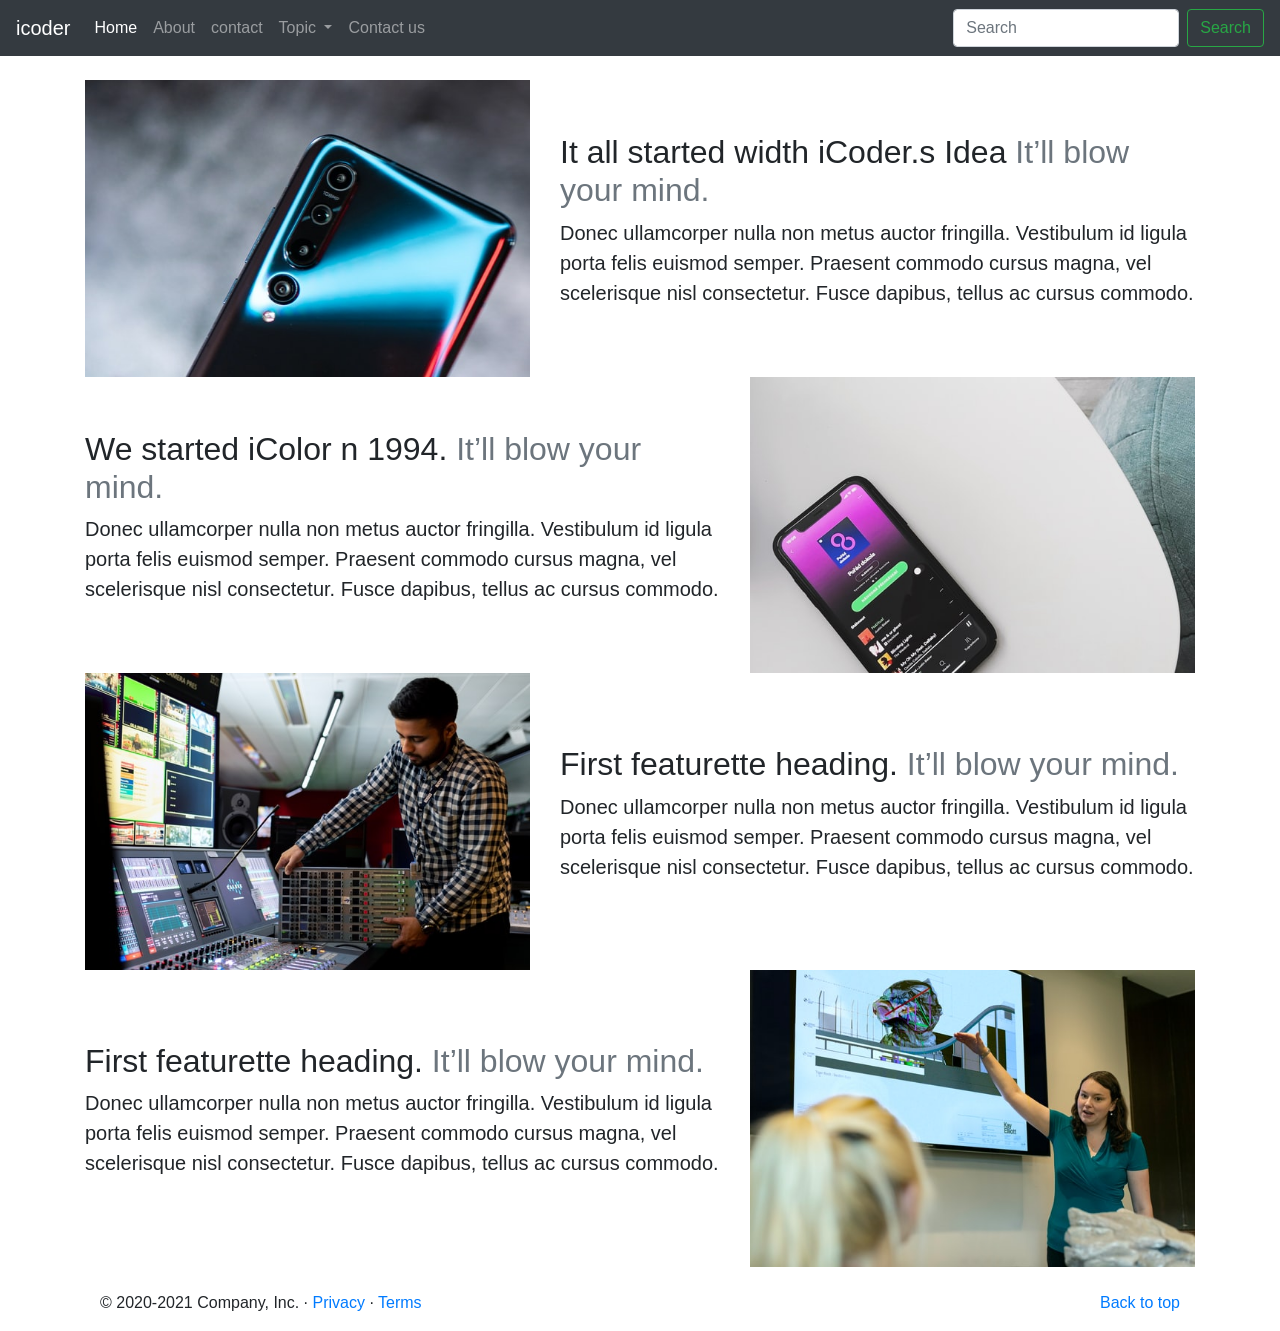
==== bootstrap project/about.html @ d28d6fa9 "Your care gajeet" ====
<!DOCTYPE html>
<html lang="en">

<head>
    <meta charset="UTF-8">
    <meta name="viewport" content="width=device-width, initial-scale=1.0">
    <title>Aboutus</title>

    <link rel="stylesheet" href="https://stackpath.bootstrapcdn.com/bootstrap/4.5.2/css/bootstrap.min.css"
        integrity="sha384-JcKb8q3iqJ61gNV9KGb8thSsNjpSL0n8PARn9HuZOnIxN0hoP+VmmDGMN5t9UJ0Z" crossorigin="anonymous">
</head>

<body>

    <nav class="navbar navbar-expand-lg navbar-dark bg-dark">
        <a class="navbar-brand" href="./index.html">icoder</a>
        <button class="navbar-toggler" type="button" data-toggle="collapse" data-target="#navbarSupportedContent"
            aria-controls="navbarSupportedContent" aria-expanded="false" aria-label="Toggle navigation">
            <span class="navbar-toggler-icon"></span>
        </button>

        <div class="collapse navbar-collapse" id="navbarSupportedContent">
            <ul class="navbar-nav mr-auto">
                <li class="nav-item active">
                    <a class="nav-link" href="./index.html">Home <span class="sr-only">(current)</span></a>
                </li>
                <li class="nav-item">
                    <a class="nav-link" href="./about.html">About</a>
                </li>
                <li class="nav-item">
                    <a class="nav-link" href="./contact.html">contact</a>
                </li>
                <li class="nav-item dropdown">
                    <a class="nav-link dropdown-toggle" href="#" id="navbarDropdown" role="button"
                        data-toggle="dropdown" aria-haspopup="true" aria-expanded="false">
                        Topic
                    </a>
                    <div class="dropdown-menu" aria-labelledby="navbarDropdown">
                        <a class="dropdown-item" href="#">Action</a>
                        <a class="dropdown-item" href="#">Another action</a>
                        <div class="dropdown-divider"></div>
                        <a class="dropdown-item" href="#">Something else here</a>
                    </div>
                </li>
                <li class="nav-item">
                    <a class="nav-link" href="#">Contact us</a>
                </li>
            </ul>
            <form class="form-inline my-2 my-lg-0">
                <input class="form-control mr-sm-2" type="search" placeholder="Search" aria-label="Search">
                <button class="btn btn-outline-success my-2 my-sm-0" type="submit">Search</button>
            </form>
        </div>
    </nav>

    <div class="container my-4">
        <div class="row featurette d-flex justify-content-center align-items-center">
            <div class="col-md-7 order-md-2">
                <h2 class="featurette-heading">It all started width iCoder.s Idea <span class="text-muted">It’ll blow your
                        mind.</span></h2>
                <p class="lead">Donec ullamcorper nulla non metus auctor fringilla. Vestibulum id ligula porta felis
                    euismod
                    semper. Praesent commodo cursus magna, vel scelerisque nisl consectetur. Fusce dapibus, tellus ac
                    cursus
                    commodo.</p>
            </div>
            <div class="col-md-5 order-md-1">
                <img class="bd-placeholder-img bd-placeholder-img-lg featurette-image img-fluid mx-auto" width="600"
                height="400" src="about/about1.jfif" alt="">
            </div>
        </div>
        <div class="row featurette d-flex justify-content-center align-items-center">
            <div class="col-md-7">
                <h2 class="featurette-heading">We started iColor n 1994. <span class="text-muted">It’ll blow your
                        mind.</span></h2>
                <p class="lead">Donec ullamcorper nulla non metus auctor fringilla. Vestibulum id ligula porta felis
                    euismod
                    semper. Praesent commodo cursus magna, vel scelerisque nisl consectetur. Fusce dapibus, tellus ac
                    cursus
                    commodo.</p>
            </div>
            <div class="col-md-5">
                <img class="bd-placeholder-img bd-placeholder-img-lg featurette-image img-fluid mx-auto" width="600"
                height="400" src="about/about.jfif" alt="">
            </div>
        </div>
        <div class="row featurette d-flex justify-content-center align-items-center">
            <div class="col-md-7 order-md-2">
                <h2 class="featurette-heading">First featurette heading. <span class="text-muted">It’ll blow your
                        mind.</span></h2>
                <p class="lead">Donec ullamcorper nulla non metus auctor fringilla. Vestibulum id ligula porta felis
                    euismod
                    semper. Praesent commodo cursus magna, vel scelerisque nisl consectetur. Fusce dapibus, tellus ac
                    cursus
                    commodo.</p>
            </div>
            <div class="col-md-5 order-md-1">
                <img class="bd-placeholder-img bd-placeholder-img-lg featurette-image img-fluid mx-auto" width="600"
                height="400" src="about/about3.jfif" alt="">
            </div>
        </div>
        <div class="row featurette d-flex justify-content-center align-items-center">
            <div class="col-md-7">
                <h2 class="featurette-heading">First featurette heading. <span class="text-muted">It’ll blow your
                        mind.</span></h2>
                <p class="lead">Donec ullamcorper nulla non metus auctor fringilla. Vestibulum id ligula porta felis
                    euismod
                    semper. Praesent commodo cursus magna, vel scelerisque nisl consectetur. Fusce dapibus, tellus ac
                    cursus
                    commodo.</p>
            </div>
            <div class="col-md-5">
                <img class="bd-placeholder-img bd-placeholder-img-lg featurette-image img-fluid mx-auto" width="600"
                height="400" src="about/about4.jfif" alt="">
            </div>
        </div>
    </div>
    <div class="container">
        <footer class="container">
            <p class="float-right"><a href="#">Back to top</a></p>
            <p>© 2020-2021 Company, Inc. · <a href="#">Privacy</a> · <a href="#">Terms</a></p>
          </footer>
    </div>





    <script src="https://code.jquery.com/jquery-3.5.1.slim.min.js"
        integrity="sha384-DfXdz2htPH0lsSSs5nCTpuj/zy4C+OGpamoFVy38MVBnE+IbbVYUew+OrCXaRkfj"
        crossorigin="anonymous"></script>
    <script src="https://cdn.jsdelivr.net/npm/popper.js@1.16.1/dist/umd/popper.min.js"
        integrity="sha384-9/reFTGAW83EW2RDu2S0VKaIzap3H66lZH81PoYlFhbGU+6BZp6G7niu735Sk7lN"
        crossorigin="anonymous"></script>
    <script src="https://stackpath.bootstrapcdn.com/bootstrap/4.5.2/js/bootstrap.min.js"
        integrity="sha384-B4gt1jrGC7Jh4AgTPSdUtOBvfO8shuf57BaghqFfPlYxofvL8/KUEfYiJOMMV+rV"
        crossorigin="anonymous"></script>
</body>

</html>
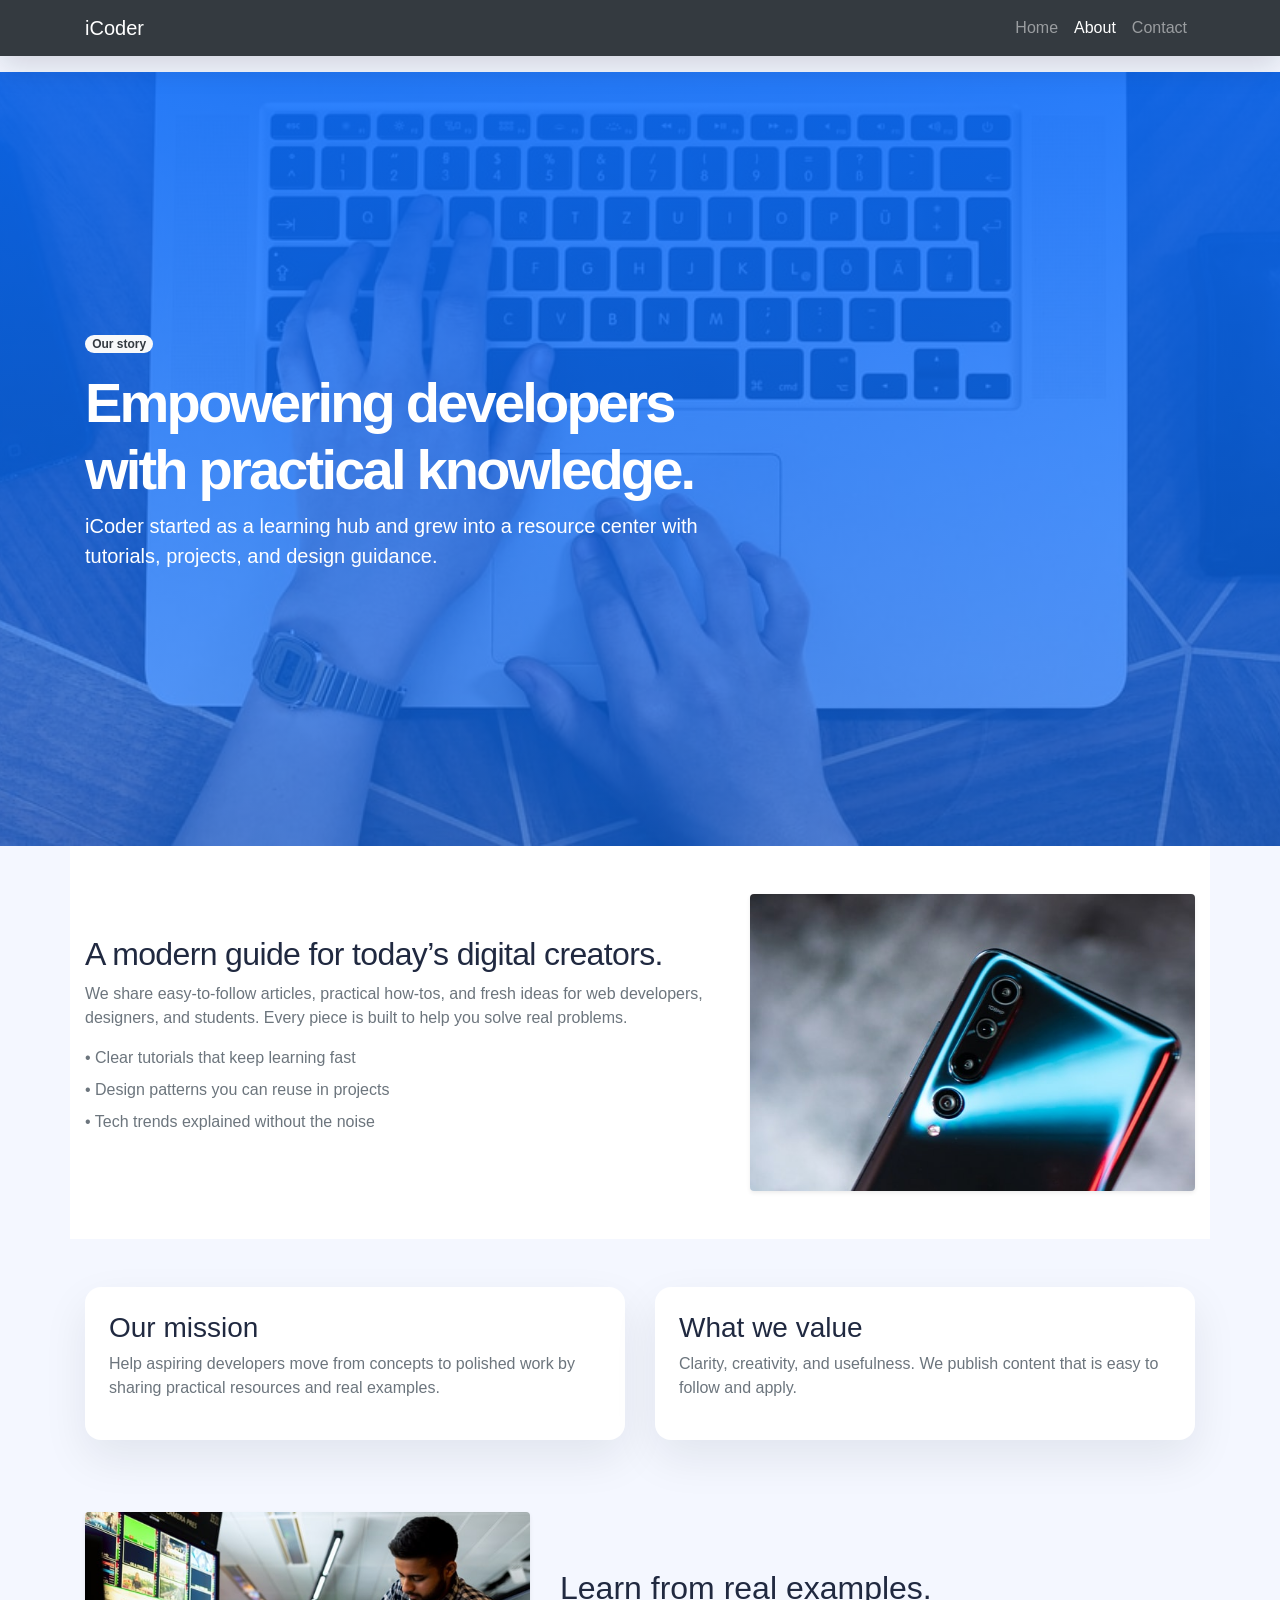
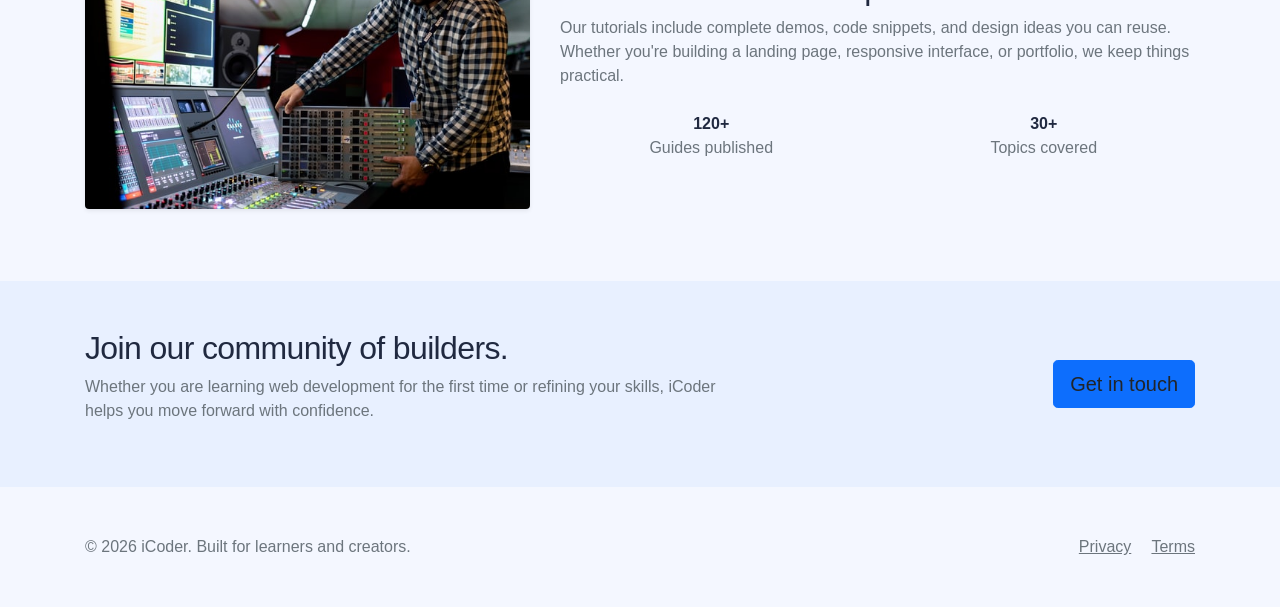
==== commit 90cb7974: "code add Jun/2026" ====
--- a/bootstrap project/about.html
+++ b/bootstrap project/about.html
@@ -1,140 +1,116 @@
-<!DOCTYPE html>
-<html lang="en">
-
-<head>
-    <meta charset="UTF-8">
-    <meta name="viewport" content="width=device-width, initial-scale=1.0">
-    <title>Aboutus</title>
-
-    <link rel="stylesheet" href="https://stackpath.bootstrapcdn.com/bootstrap/4.5.2/css/bootstrap.min.css"
-        integrity="sha384-JcKb8q3iqJ61gNV9KGb8thSsNjpSL0n8PARn9HuZOnIxN0hoP+VmmDGMN5t9UJ0Z" crossorigin="anonymous">
-</head>
-
-<body>
-
-    <nav class="navbar navbar-expand-lg navbar-dark bg-dark">
-        <a class="navbar-brand" href="./index.html">icoder</a>
-        <button class="navbar-toggler" type="button" data-toggle="collapse" data-target="#navbarSupportedContent"
-            aria-controls="navbarSupportedContent" aria-expanded="false" aria-label="Toggle navigation">
-            <span class="navbar-toggler-icon"></span>
-        </button>
-
-        <div class="collapse navbar-collapse" id="navbarSupportedContent">
-            <ul class="navbar-nav mr-auto">
-                <li class="nav-item active">
-                    <a class="nav-link" href="./index.html">Home <span class="sr-only">(current)</span></a>
-                </li>
-                <li class="nav-item">
-                    <a class="nav-link" href="./about.html">About</a>
-                </li>
-                <li class="nav-item">
-                    <a class="nav-link" href="./contact.html">contact</a>
-                </li>
-                <li class="nav-item dropdown">
-                    <a class="nav-link dropdown-toggle" href="#" id="navbarDropdown" role="button"
-                        data-toggle="dropdown" aria-haspopup="true" aria-expanded="false">
-                        Topic
-                    </a>
-                    <div class="dropdown-menu" aria-labelledby="navbarDropdown">
-                        <a class="dropdown-item" href="#">Action</a>
-                        <a class="dropdown-item" href="#">Another action</a>
-                        <div class="dropdown-divider"></div>
-                        <a class="dropdown-item" href="#">Something else here</a>
-                    </div>
-                </li>
-                <li class="nav-item">
-                    <a class="nav-link" href="#">Contact us</a>
-                </li>
-            </ul>
-            <form class="form-inline my-2 my-lg-0">
-                <input class="form-control mr-sm-2" type="search" placeholder="Search" aria-label="Search">
-                <button class="btn btn-outline-success my-2 my-sm-0" type="submit">Search</button>
-            </form>
-        </div>
-    </nav>
-
-    <div class="container my-4">
-        <div class="row featurette d-flex justify-content-center align-items-center">
-            <div class="col-md-7 order-md-2">
-                <h2 class="featurette-heading">It all started width iCoder.s Idea <span class="text-muted">It’ll blow your
-                        mind.</span></h2>
-                <p class="lead">Donec ullamcorper nulla non metus auctor fringilla. Vestibulum id ligula porta felis
-                    euismod
-                    semper. Praesent commodo cursus magna, vel scelerisque nisl consectetur. Fusce dapibus, tellus ac
-                    cursus
-                    commodo.</p>
-            </div>
-            <div class="col-md-5 order-md-1">
-                <img class="bd-placeholder-img bd-placeholder-img-lg featurette-image img-fluid mx-auto" width="600"
-                height="400" src="about/about1.jfif" alt="">
-            </div>
-        </div>
-        <div class="row featurette d-flex justify-content-center align-items-center">
-            <div class="col-md-7">
-                <h2 class="featurette-heading">We started iColor n 1994. <span class="text-muted">It’ll blow your
-                        mind.</span></h2>
-                <p class="lead">Donec ullamcorper nulla non metus auctor fringilla. Vestibulum id ligula porta felis
-                    euismod
-                    semper. Praesent commodo cursus magna, vel scelerisque nisl consectetur. Fusce dapibus, tellus ac
-                    cursus
-                    commodo.</p>
-            </div>
-            <div class="col-md-5">
-                <img class="bd-placeholder-img bd-placeholder-img-lg featurette-image img-fluid mx-auto" width="600"
-                height="400" src="about/about.jfif" alt="">
-            </div>
-        </div>
-        <div class="row featurette d-flex justify-content-center align-items-center">
-            <div class="col-md-7 order-md-2">
-                <h2 class="featurette-heading">First featurette heading. <span class="text-muted">It’ll blow your
-                        mind.</span></h2>
-                <p class="lead">Donec ullamcorper nulla non metus auctor fringilla. Vestibulum id ligula porta felis
-                    euismod
-                    semper. Praesent commodo cursus magna, vel scelerisque nisl consectetur. Fusce dapibus, tellus ac
-                    cursus
-                    commodo.</p>
-            </div>
-            <div class="col-md-5 order-md-1">
-                <img class="bd-placeholder-img bd-placeholder-img-lg featurette-image img-fluid mx-auto" width="600"
-                height="400" src="about/about3.jfif" alt="">
-            </div>
-        </div>
-        <div class="row featurette d-flex justify-content-center align-items-center">
-            <div class="col-md-7">
-                <h2 class="featurette-heading">First featurette heading. <span class="text-muted">It’ll blow your
-                        mind.</span></h2>
-                <p class="lead">Donec ullamcorper nulla non metus auctor fringilla. Vestibulum id ligula porta felis
-                    euismod
-                    semper. Praesent commodo cursus magna, vel scelerisque nisl consectetur. Fusce dapibus, tellus ac
-                    cursus
-                    commodo.</p>
-            </div>
-            <div class="col-md-5">
-                <img class="bd-placeholder-img bd-placeholder-img-lg featurette-image img-fluid mx-auto" width="600"
-                height="400" src="about/about4.jfif" alt="">
-            </div>
-        </div>
-    </div>
-    <div class="container">
-        <footer class="container">
-            <p class="float-right"><a href="#">Back to top</a></p>
-            <p>© 2020-2021 Company, Inc. · <a href="#">Privacy</a> · <a href="#">Terms</a></p>
-          </footer>
-    </div>
-
-
-
-
-
-    <script src="https://code.jquery.com/jquery-3.5.1.slim.min.js"
-        integrity="sha384-DfXdz2htPH0lsSSs5nCTpuj/zy4C+OGpamoFVy38MVBnE+IbbVYUew+OrCXaRkfj"
-        crossorigin="anonymous"></script>
-    <script src="https://cdn.jsdelivr.net/npm/popper.js@1.16.1/dist/umd/popper.min.js"
-        integrity="sha384-9/reFTGAW83EW2RDu2S0VKaIzap3H66lZH81PoYlFhbGU+6BZp6G7niu735Sk7lN"
-        crossorigin="anonymous"></script>
-    <script src="https://stackpath.bootstrapcdn.com/bootstrap/4.5.2/js/bootstrap.min.js"
-        integrity="sha384-B4gt1jrGC7Jh4AgTPSdUtOBvfO8shuf57BaghqFfPlYxofvL8/KUEfYiJOMMV+rV"
-        crossorigin="anonymous"></script>
-</body>
-
-</html>+<!DOCTYPE html>
+<html lang="en">
+<head>
+  <meta charset="UTF-8">
+  <meta name="viewport" content="width=device-width, initial-scale=1, shrink-to-fit=no">
+  <title>About iCoder</title>
+  <link rel="stylesheet" href="https://stackpath.bootstrapcdn.com/bootstrap/4.5.2/css/bootstrap.min.css" integrity="sha384-JcKb8q3iqJ61gNV9KGb8thSsNjpSL0n8PARn9HuZOnIxN0hoP+VmmDGMN5t9UJ0Z" crossorigin="anonymous">
+  <link rel="stylesheet" href="style.css">
+</head>
+<body>
+  <nav class="navbar navbar-expand-lg navbar-dark bg-dark fixed-top">
+    <div class="container">
+      <a class="navbar-brand" href="./index.html">iCoder</a>
+      <button class="navbar-toggler" type="button" data-toggle="collapse" data-target="#navbarSupportedContent" aria-controls="navbarSupportedContent" aria-expanded="false" aria-label="Toggle navigation">
+        <span class="navbar-toggler-icon"></span>
+      </button>
+      <div class="collapse navbar-collapse" id="navbarSupportedContent">
+        <ul class="navbar-nav ml-auto">
+          <li class="nav-item"><a class="nav-link" href="./index.html">Home</a></li>
+          <li class="nav-item active"><a class="nav-link" href="./about.html">About</a></li>
+          <li class="nav-item"><a class="nav-link" href="./contact.html">Contact</a></li>
+        </ul>
+      </div>
+    </div>
+  </nav>
+
+  <main>
+    <section class="hero d-flex align-items-center text-white">
+      <div class="container py-6">
+        <div class="row align-items-center">
+          <div class="col-lg-7">
+            <span class="badge badge-pill badge-light text-dark mb-3">Our story</span>
+            <h1 class="display-4 font-weight-bold">Empowering developers with practical knowledge.</h1>
+            <p class="lead text-white-75">iCoder started as a learning hub and grew into a resource center with tutorials, projects, and design guidance.</p>
+          </div>
+        </div>
+      </div>
+    </section>
+
+    <section class="container section-light py-5">
+      <div class="row align-items-center">
+        <div class="col-md-7">
+          <h2 class="section-heading">A modern guide for today’s digital creators.</h2>
+          <p class="text-muted">We share easy-to-follow articles, practical how-tos, and fresh ideas for web developers, designers, and students. Every piece is built to help you solve real problems.</p>
+          <ul class="list-unstyled text-muted">
+            <li class="mb-2">• Clear tutorials that keep learning fast</li>
+            <li class="mb-2">• Design patterns you can reuse in projects</li>
+            <li class="mb-2">• Tech trends explained without the noise</li>
+          </ul>
+        </div>
+        <div class="col-md-5">
+          <img src="about/about1.jfif" class="img-fluid rounded shadow-sm" alt="Learning together">
+        </div>
+      </div>
+    </section>
+
+    <section class="container py-5">
+      <div class="row mb-5">
+        <div class="col-md-6 mb-4">
+          <div class="feature-card p-4 h-100">
+            <h3>Our mission</h3>
+            <p class="text-muted">Help aspiring developers move from concepts to polished work by sharing practical resources and real examples.</p>
+          </div>
+        </div>
+        <div class="col-md-6 mb-4">
+          <div class="feature-card p-4 h-100">
+            <h3>What we value</h3>
+            <p class="text-muted">Clarity, creativity, and usefulness. We publish content that is easy to follow and apply.</p>
+          </div>
+        </div>
+      </div>
+      <div class="row align-items-center">
+        <div class="col-md-5 mb-4">
+          <img src="about/about3.jfif" class="img-fluid rounded shadow-sm" alt="Community learning">
+        </div>
+        <div class="col-md-7">
+          <h2>Learn from real examples.</h2>
+          <p class="text-muted">Our tutorials include complete demos, code snippets, and design ideas you can reuse. Whether you're building a landing page, responsive interface, or portfolio, we keep things practical.</p>
+          <div class="row text-center mt-4">
+            <div class="col-6 mb-3"><strong>120+</strong><p class="text-muted mb-0">Guides published</p></div>
+            <div class="col-6 mb-3"><strong>30+</strong><p class="text-muted mb-0">Topics covered</p></div>
+          </div>
+        </div>
+      </div>
+    </section>
+
+    <section class="section-soft py-5">
+      <div class="container">
+        <div class="row align-items-center">
+          <div class="col-md-7">
+            <h2 class="section-heading">Join our community of builders.</h2>
+            <p class="text-muted">Whether you are learning web development for the first time or refining your skills, iCoder helps you move forward with confidence.</p>
+          </div>
+          <div class="col-md-5 text-md-right">
+            <a href="./contact.html" class="btn btn-brand btn-lg">Get in touch</a>
+          </div>
+        </div>
+      </div>
+    </section>
+  </main>
+
+  <footer class="py-5">
+    <div class="container d-flex flex-column flex-md-row justify-content-between align-items-center">
+      <p class="mb-2 mb-md-0">© 2026 iCoder. Built for learners and creators.</p>
+      <div>
+        <a href="#" class="text-muted mr-3">Privacy</a>
+        <a href="#" class="text-muted">Terms</a>
+      </div>
+    </div>
+  </footer>
+
+  <script src="https://code.jquery.com/jquery-3.5.1.slim.min.js" integrity="sha384-DfXdz2htPH0lsSSs5nCTpuj/zy4C+OGpamoFVy38MVBnE+IbbVYUew+OrCXaRkfj" crossorigin="anonymous"></script>
+  <script src="https://cdn.jsdelivr.net/npm/popper.js@1.16.1/dist/umd/popper.min.js" integrity="sha384-9/reFTGAW83EW2RDu2S0VKaIzap3H66lZH81PoYlFhbGU+6BZp6G7niu735Sk7lN" crossorigin="anonymous"></script>
+  <script src="https://stackpath.bootstrapcdn.com/bootstrap/4.5.2/js/bootstrap.min.js" integrity="sha384-B4gt1jrGC7Jh4AgTPSdUtOBvfO8shuf57BaghqFfPlYxofvL8/KUEfYiJOMMV+rV" crossorigin="anonymous"></script>
+</body>
+</html>
--- a/bootstrap project/style.css
+++ b/bootstrap project/style.css
@@ -0,0 +1,108 @@
+:root {
+  color-scheme: light;
+  font-family: Inter, system-ui, -apple-system, BlinkMacSystemFont, 'Segoe UI', sans-serif;
+  --brand: #0d6efd;
+  --brand-strong: #0847c9;
+  --bg-soft: #f4f7ff;
+  --surface: #ffffff;
+  --surface-muted: #f8f9ff;
+  --text-muted: #6c757d;
+}
+
+body {
+  background: var(--bg-soft);
+  color: #202940;
+  padding-top: 72px;
+}
+
+.navbar {
+  box-shadow: 0 10px 30px rgba(15, 23, 42, 0.15);
+}
+
+.hero {
+  min-height: 86vh;
+  background: linear-gradient(180deg, rgba(13, 110, 253, 0.88), rgba(13, 110, 253, 0.65)), url('slide/slide01.jfif') center/cover no-repeat;
+  color: #ffffff;
+}
+
+.hero .display-4 {
+  letter-spacing: -0.05em;
+}
+
+.section-heading {
+  letter-spacing: -0.02em;
+}
+
+.card-hero {
+  min-height: 240px;
+  background-size: cover;
+  background-position: center;
+  border-radius: 1.15rem;
+}
+
+.feature-card,
+.contact-card,
+.service-card {
+  border: none;
+  border-radius: 1rem;
+  background: var(--surface);
+  box-shadow: 0 18px 45px rgba(15, 23, 42, 0.08);
+  transition: transform 0.25s ease, box-shadow 0.25s ease;
+}
+
+.feature-card:hover,
+.contact-card:hover,
+.service-card:hover {
+  transform: translateY(-6px);
+  box-shadow: 0 22px 55px rgba(15, 23, 42, 0.12);
+}
+
+.section-light {
+  background: #ffffff;
+}
+
+.section-soft {
+  background: rgba(13, 110, 253, 0.05);
+}
+
+.btn-brand {
+  background-color: var(--brand);
+  border-color: var(--brand);
+}
+
+.btn-brand:hover,
+.btn-brand:focus {
+  background-color: var(--brand-strong);
+  border-color: var(--brand-strong);
+}
+
+footer {
+  color: #6c757d;
+}
+
+footer a {
+  color: inherit;
+  text-decoration: underline;
+}
+
+footer a:hover {
+  color: var(--brand);
+}
+
+.logo-mark {
+  width: 42px;
+  height: 42px;
+  display: inline-flex;
+  align-items: center;
+  justify-content: center;
+  border-radius: 0.95rem;
+  background: rgba(255, 255, 255, 0.16);
+  box-shadow: inset 0 0 0 1px rgba(255, 255, 255, 0.12);
+}
+
+@media (max-width: 767px) {
+  .hero {
+    min-height: 64vh;
+    padding-top: 2rem;
+  }
+}
